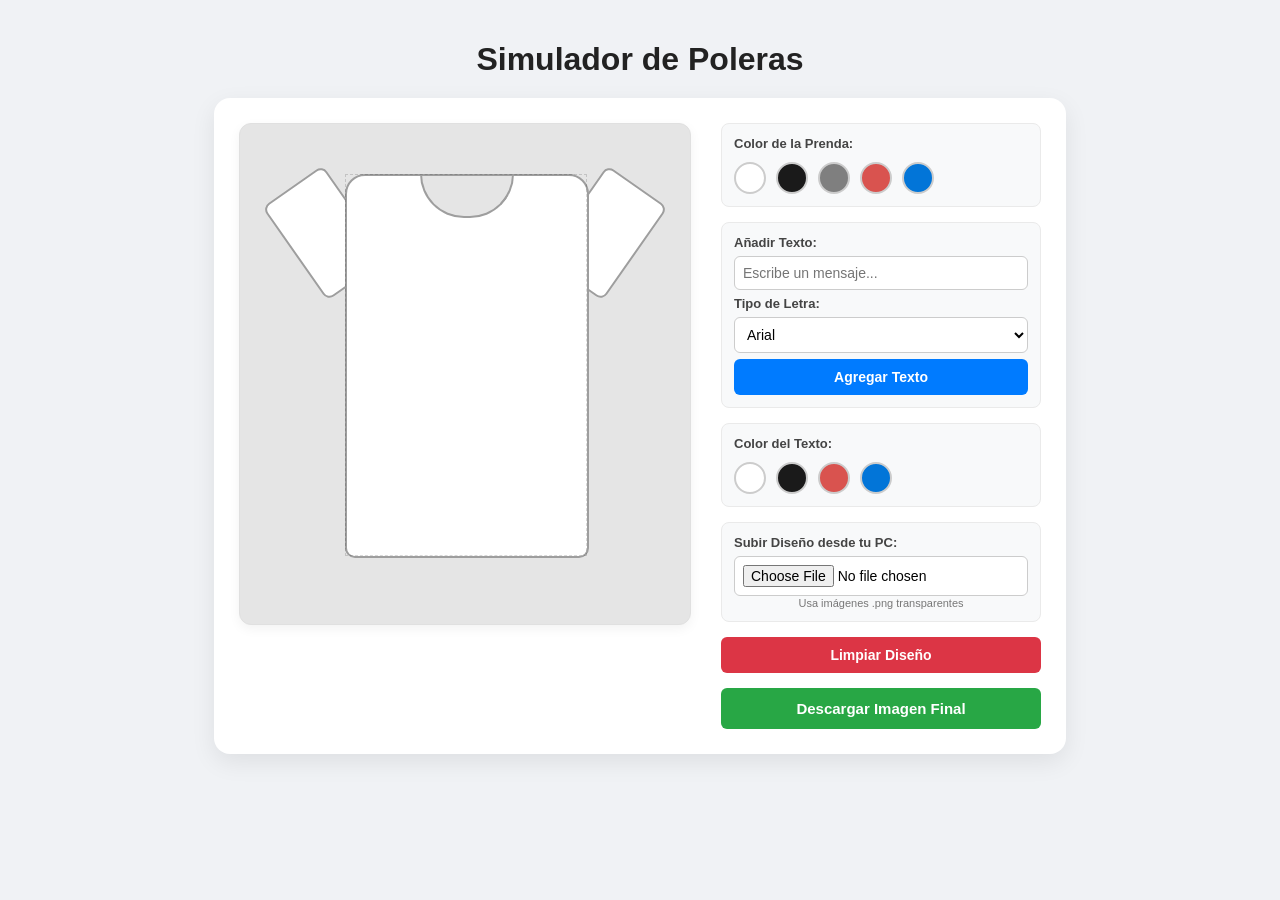
==== index.html @ 6d0ce6ee "Add files via upload" ====
<!DOCTYPE html>
<html lang="es">
<head>
    <meta charset="UTF-8">
    <meta name="viewport" content="width=device-width, initial-scale=1.0">
    <title>Simulador Textil Definitivo</title>
    <style>
        body {
            font-family: 'Segoe UI', Tahoma, Geneva, Verdana, sans-serif;
            background-color: #f0f2f5;
            margin: 0;
            padding: 20px;
            display: flex;
            flex-direction: column;
            align-items: center;
        }
        h1 { color: #222; margin-bottom: 20px; }
        .container {
            display: flex;
            gap: 30px;
            background: white;
            padding: 25px;
            border-radius: 16px;
            box-shadow: 0 8px 24px rgba(0,0,0,0.08);
            flex-wrap: wrap;
            justify-content: center;
        }
        /* Contenedor estático de la prenda */
        .canvas-wrapper {
            border: 1px solid #e0e0e0;
            border-radius: 12px;
            overflow: hidden;
            background-color: #e5e5e5;
            box-shadow: 0 4px 12px rgba(0,0,0,0.05);
            position: relative;
            width: 450px;
            height: 500px;
        }
        /* Dibujo de la Polera en CSS */
        .tshirt-shape {
            position: absolute;
            top: 50px;
            left: 105px;
            width: 240px;
            height: 380px;
            background-color: #ffffff;
            border: 2px solid #9e9e9e;
            border-radius: 20px 20px 10px 10px;
            transition: background-color 0.2s;
        }
        .tshirt-shape::before {
            content: "";
            position: absolute;
            top: -2px;
            left: 50%;
            transform: translateX(-50%);
            width: 90px;
            height: 40px;
            background-color: #e5e5e5;
            border: 2px solid #9e9e9e;
            border-radius: 0 0 50px 50px;
        }
        /* Mangas */
        .left-sleeve, .right-sleeve {
            position: absolute;
            top: 52px;
            width: 70px;
            height: 110px;
            background-color: #ffffff;
            border: 2px solid #9e9e9e;
            border-radius: 8px;
            transition: background-color 0.2s;
        }
        .left-sleeve { left: 48px; transform: rotate(-35deg); }
        .right-sleeve { right: 48px; transform: rotate(35deg); }

        /* Área de estampado interactiva restringida al torso */
        #tshirt-canvas {
            position: absolute;
            top: 50px;
            left: 105px;
            z-index: 10;
            cursor: move;
            border: 1px dashed rgba(0, 0, 0, 0.15);
        }

        /* Paneles de Control */
        .controls {
            display: flex;
            flex-direction: column;
            gap: 15px;
            width: 320px;
        }
        .control-group {
            display: flex;
            flex-direction: column;
            gap: 6px;
            background: #f8f9fa;
            padding: 12px;
            border-radius: 8px;
            border: 1px solid #eaeaea;
        }
        label { font-weight: 600; color: #444; font-size: 13px; }
        input[type="text"], input[type="file"], select {
            padding: 8px;
            border: 1px solid #ccc;
            border-radius: 6px;
            font-size: 14px;
            background: white;
        }
        
        .color-picker { display: flex; gap: 10px; margin-top: 5px; flex-wrap: wrap; }
        .color-btn {
            width: 32px; height: 32px; border-radius: 50%;
            border: 2px solid #ccc; cursor: pointer; transition: transform 0.1s;
        }
        .color-btn:hover { transform: scale(1.1); }
        .color-white { background-color: #ffffff; }
        .color-black { background-color: #1a1a1a; }
        .color-gray { background-color: #7f7f7f; }
        .color-red { background-color: #d9534f; }
        .color-blue { background-color: #0275d8; }
        
        button {
            padding: 10px; color: white; border: none; border-radius: 6px;
            font-size: 14px; cursor: pointer; font-weight: bold; transition: background 0.2s;
        }
        .btn-primary { background-color: #007bff; }
        .btn-primary:hover { background-color: #0056b3; }
        .btn-success { background-color: #28a745; font-size: 15px; padding: 12px; }
        .btn-success:hover { background-color: #218838; }
        .btn-danger { background-color: #dc3545; }
        .btn-danger:hover { background-color: #bd2130; }

        .info-clip { font-size: 11px; color: #777; text-align: center; margin-top: -5px; }
    </style>
</head>
<body>

    <h1>Simulador de Poleras</h1>

    <div class="container">
        <div class="canvas-wrapper" id="capture-area">
            <div class="left-sleeve garment-part"></div>
            <div class="right-sleeve garment-part"></div>
            <div class="tshirt-shape garment-part"></div>
            
            <!-- Lienzo interactivo restringido al pecho de la polera -->
            <canvas id="tshirt-canvas" width="240" height="380"></canvas>
        </div>

        <div class="controls">
            <!-- 1. Color de Polera -->
            <div class="control-group">
                <label>Color de la Prenda:</label>
                <div class="color-picker">
                    <button class="color-btn color-white" onclick="changeColor('#ffffff')"></button>
                    <button class="color-btn color-black" onclick="changeColor('#1a1a1a')"></button>
                    <button class="color-btn color-gray" onclick="changeColor('#7f7f7f')"></button>
                    <button class="color-btn color-red" onclick="changeColor('#d9534f')"></button>
                    <button class="color-btn color-blue" onclick="changeColor('#0275d8')"></button>
                </div>
            </div>

            <!-- 2. Texto -->
            <div class="control-group">
                <label for="text-input">Añadir Texto:</label>
                <input type="text" id="text-input" placeholder="Escribe un mensaje...">
                <label for="font-select">Tipo de Letra:</label>
                <select id="font-select">
                    <option value="Arial">Arial</option>
                    <option value="Impact">Impact</option>
                    <option value="Times New Roman">Times New Roman</option>
                    <option value="Courier New">Courier New</option>
                </select>
                <button class="btn-primary" id="add-text-btn">Agregar Texto</button>
            </div>

            <!-- 3. Herramientas del Texto -->
            <div class="control-group">
                <label>Color del Texto:</label>
                <div class="color-picker">
                    <button class="color-btn color-white" onclick="changeTextColor('#ffffff')"></button>
                    <button class="color-btn color-black" onclick="changeTextColor('#000000')"></button>
                    <button class="color-btn color-red" onclick="changeTextColor('#dc3545')"></button>
                    <button class="color-btn color-blue" onclick="changeTextColor('#007bff')"></button>
                </div>
            </div>

            <!-- 4. Imagen -->
            <div class="control-group">
                <label for="image-input">Subir Diseño desde tu PC:</label>
                <input type="file" id="image-input" accept="image/*">
                <span class="info-clip">Usa imágenes .png transparentes</span>
            </div>

            <!-- 5. Acciones y Descargas -->
            <button id="delete-btn" class="btn-danger">Limpiar Diseño</button>
            <button id="download-btn" class="btn-success">Descargar Imagen Final</button>
        </div>
    </div>

    <script>
        const canvas = document.getElementById('tshirt-canvas');
        const ctx = canvas.getContext('2d');

        let elements = []; 
        let selectedElement = null;
        let isDragging = false;
        let startX, startY;

        function changeColor(hexColor) {
            const parts = document.querySelectorAll('.garment-part');
            parts.forEach(part => {
                part.style.backgroundColor = hexColor;
            });
            drawCanvas();
        }

        function changeTextColor(hexColor) {
            if (elements.length > 0) {
                const textElement = elements.find(el => el.type === 'text');
                if(textElement) {
                    textElement.color = hexColor;
                    drawCanvas();
                }
            }
        }

        function drawCanvas() {
            ctx.clearRect(0, 0, canvas.width, canvas.height);
            
            elements.forEach(el => {
                if (el.type === 'text') {
                    ctx.font = `bold ${el.size}px ${el.font}`;
                    ctx.fillStyle = el.color;
                    ctx.textAlign = 'center';
                    ctx.textBaseline = 'middle'; 
                    ctx.fillText(el.content, el.x, el.y);
                } else if (el.type === 'image' && el.loaded) {
                    ctx.drawImage(el.img, el.x - el.width/2, el.y - el.height/2, el.width, el.height);
                }
            });
        }

        document.getElementById('add-text-btn').addEventListener('click', () => {
            const textValue = document.getElementById('text-input').value;
            if (!textValue) return;

            elements.push({
                type: 'text',
                content: textValue,
                x: 120, 
                y: 150, 
                size: 24,
                font: document.getElementById('font-select').value,
                color: '#222222'
            });

            document.getElementById('text-input').value = '';
            drawCanvas();
        });

        document.getElementById('image-input').addEventListener('change', (e) => {
            const reader = new FileReader();
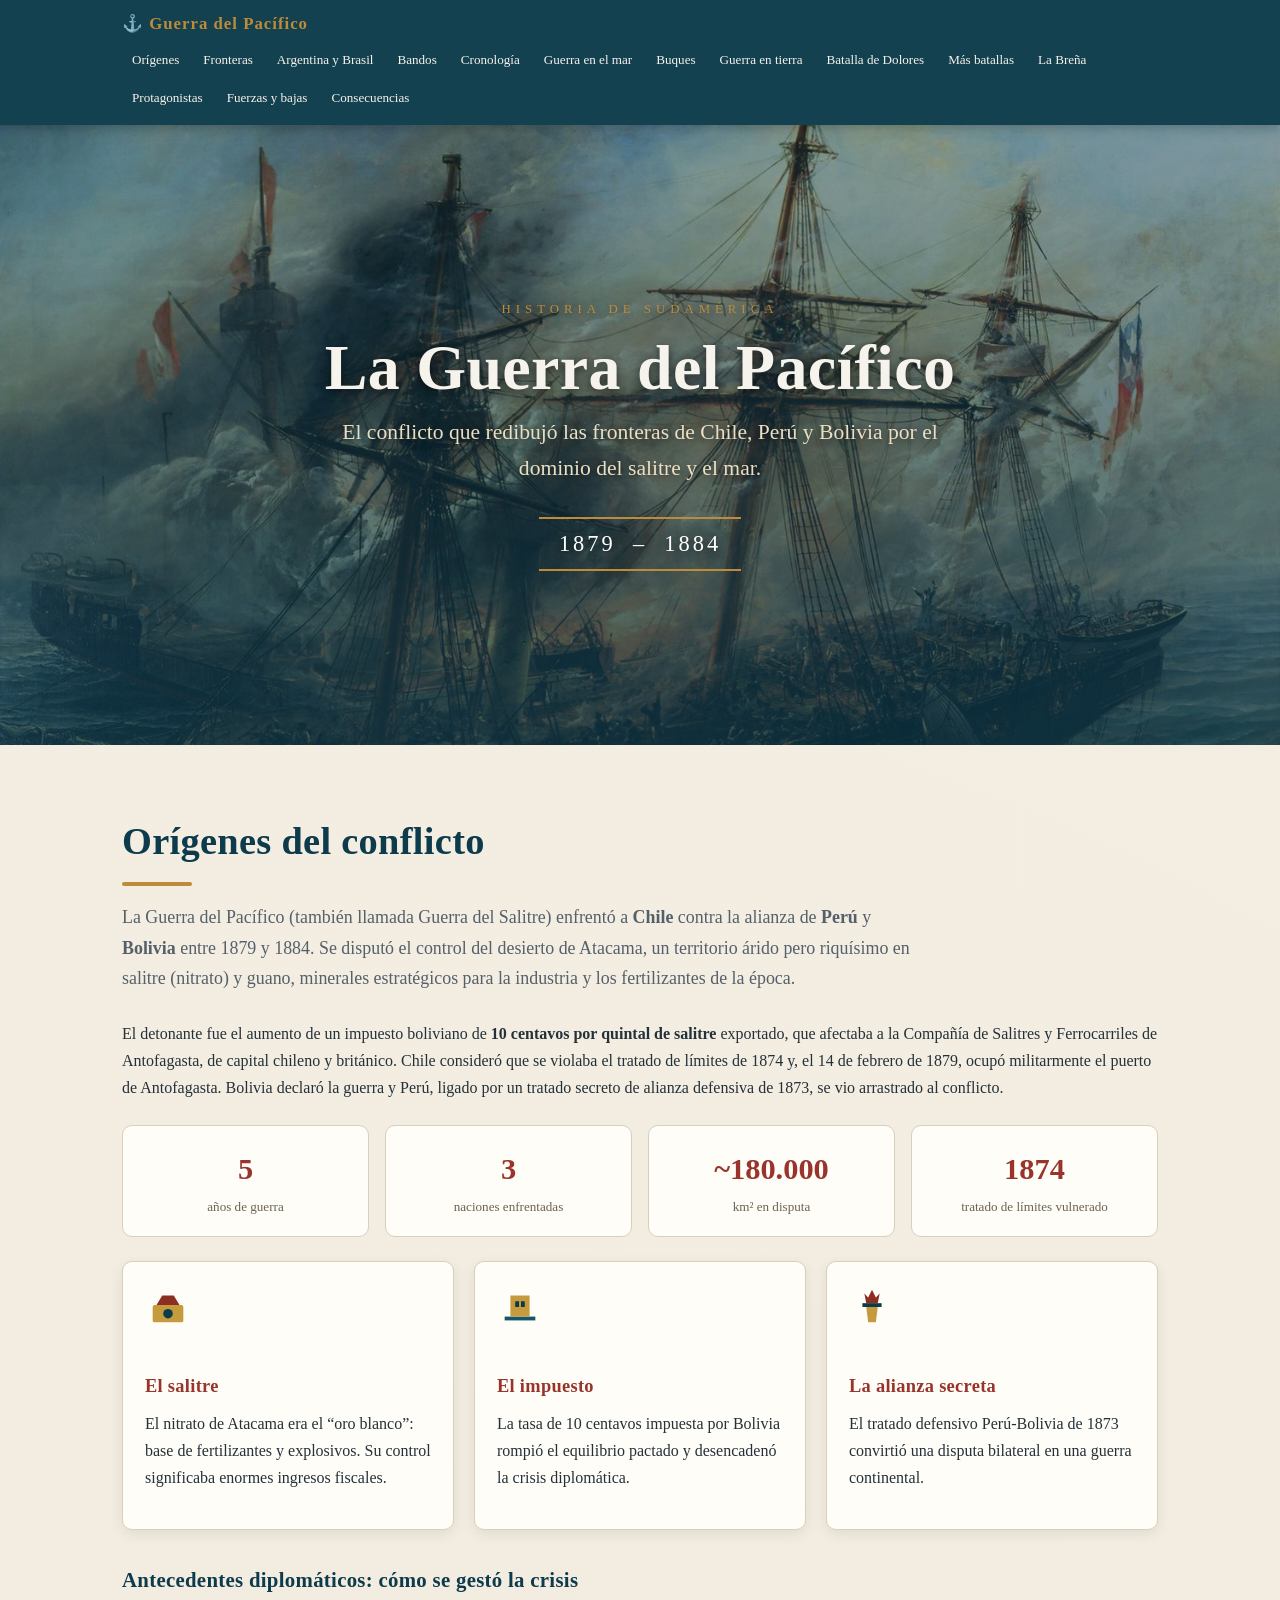
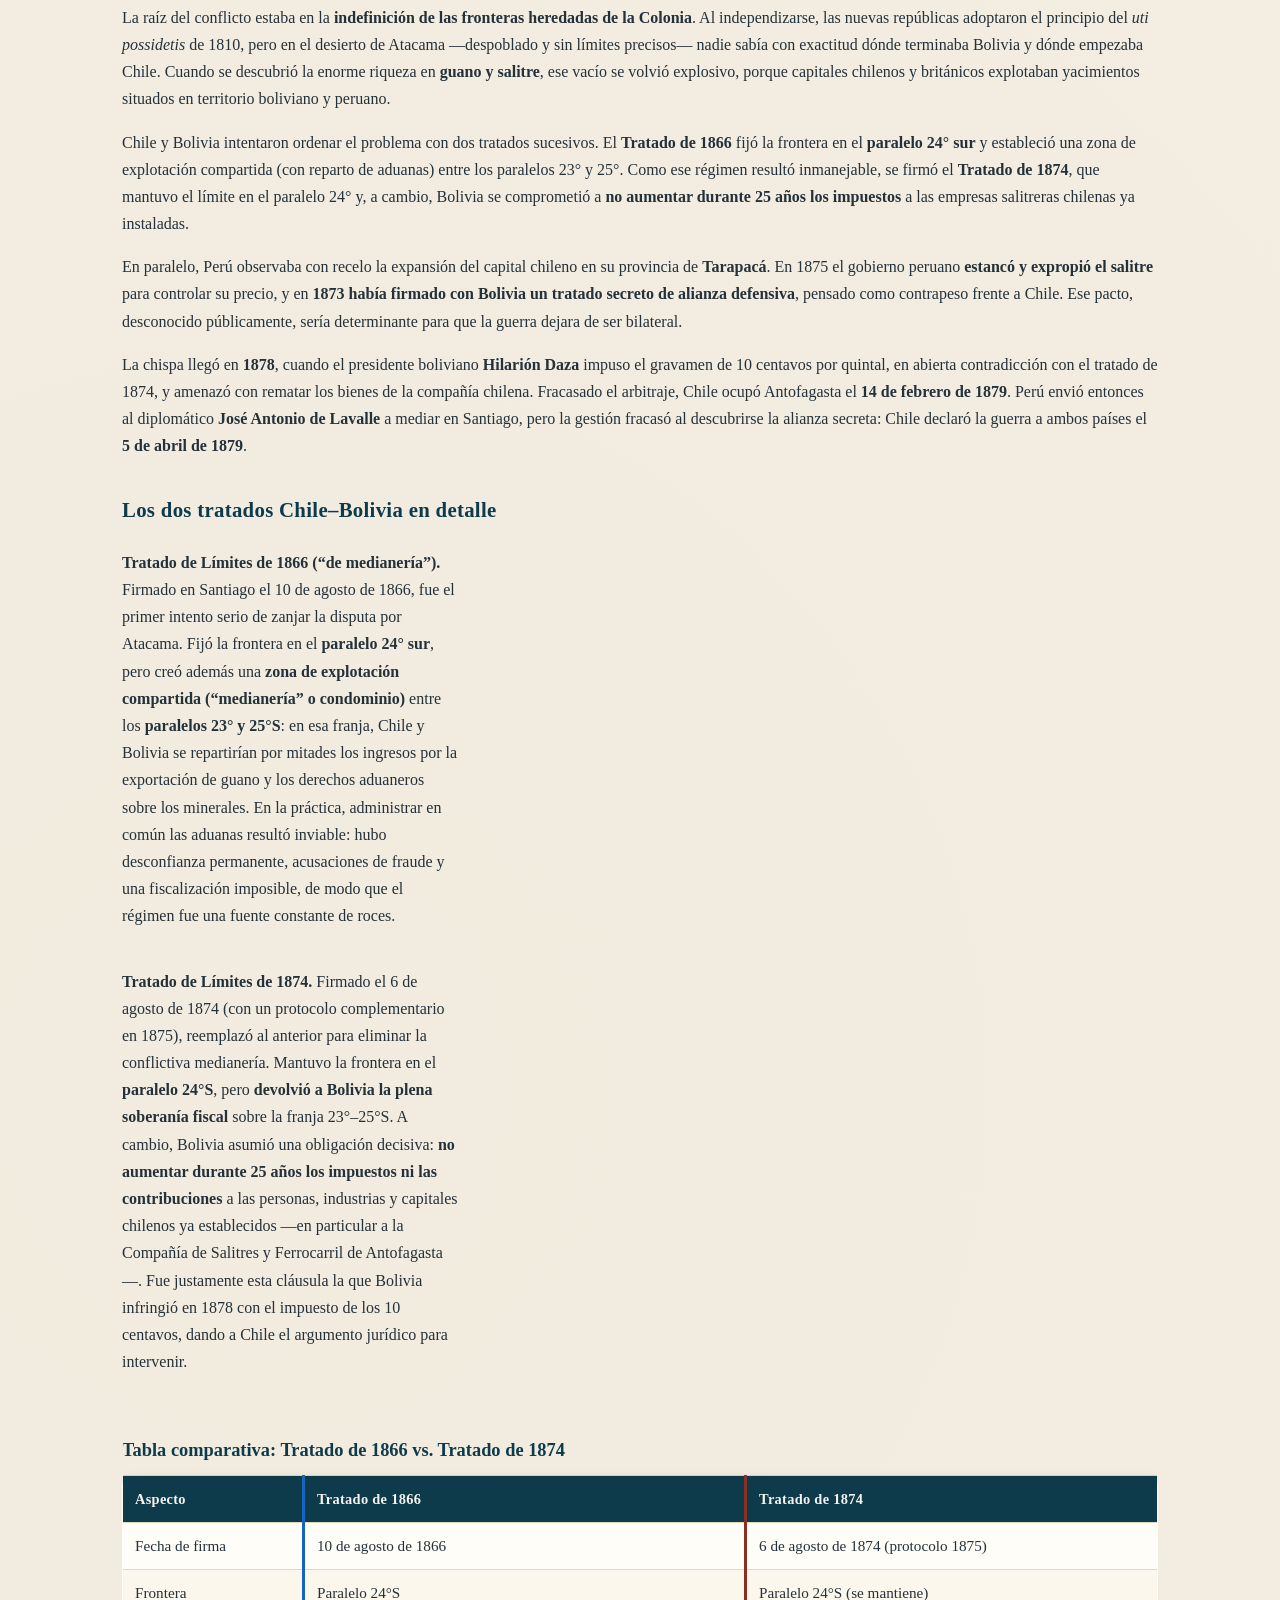
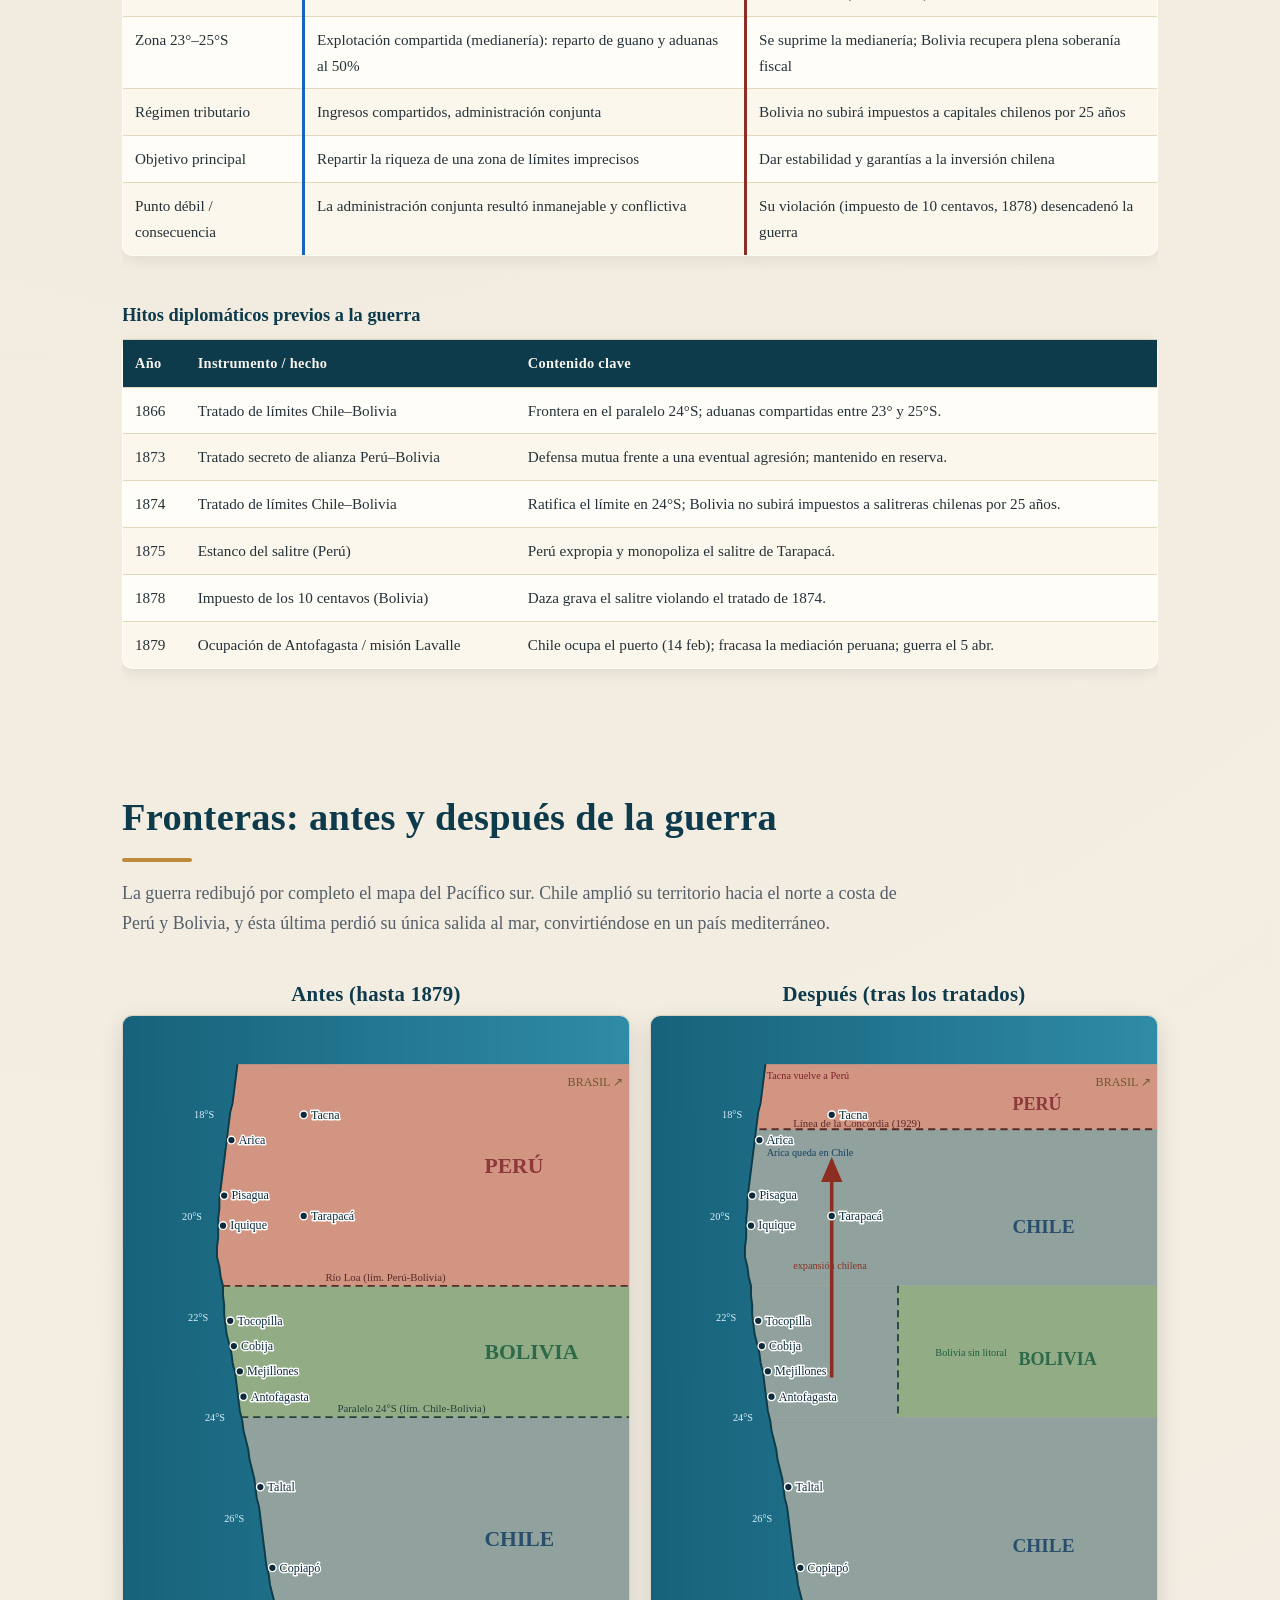
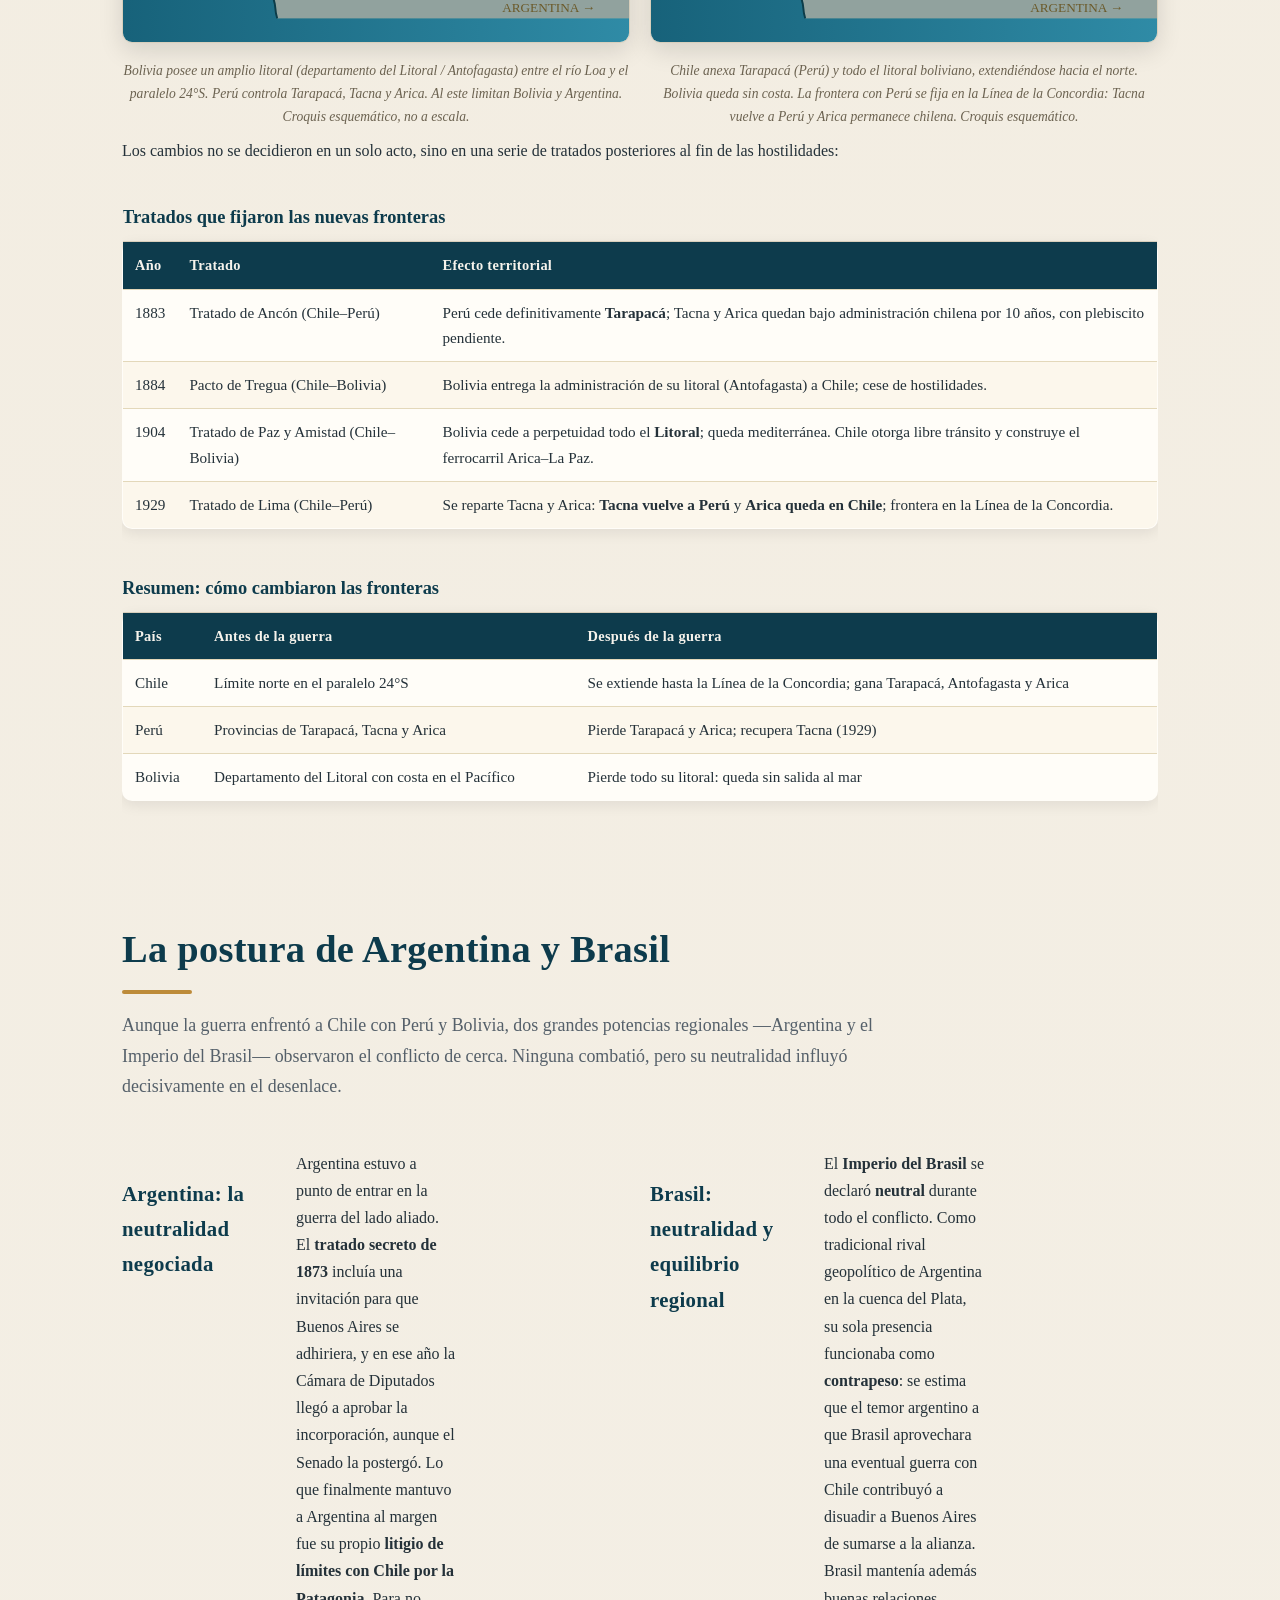
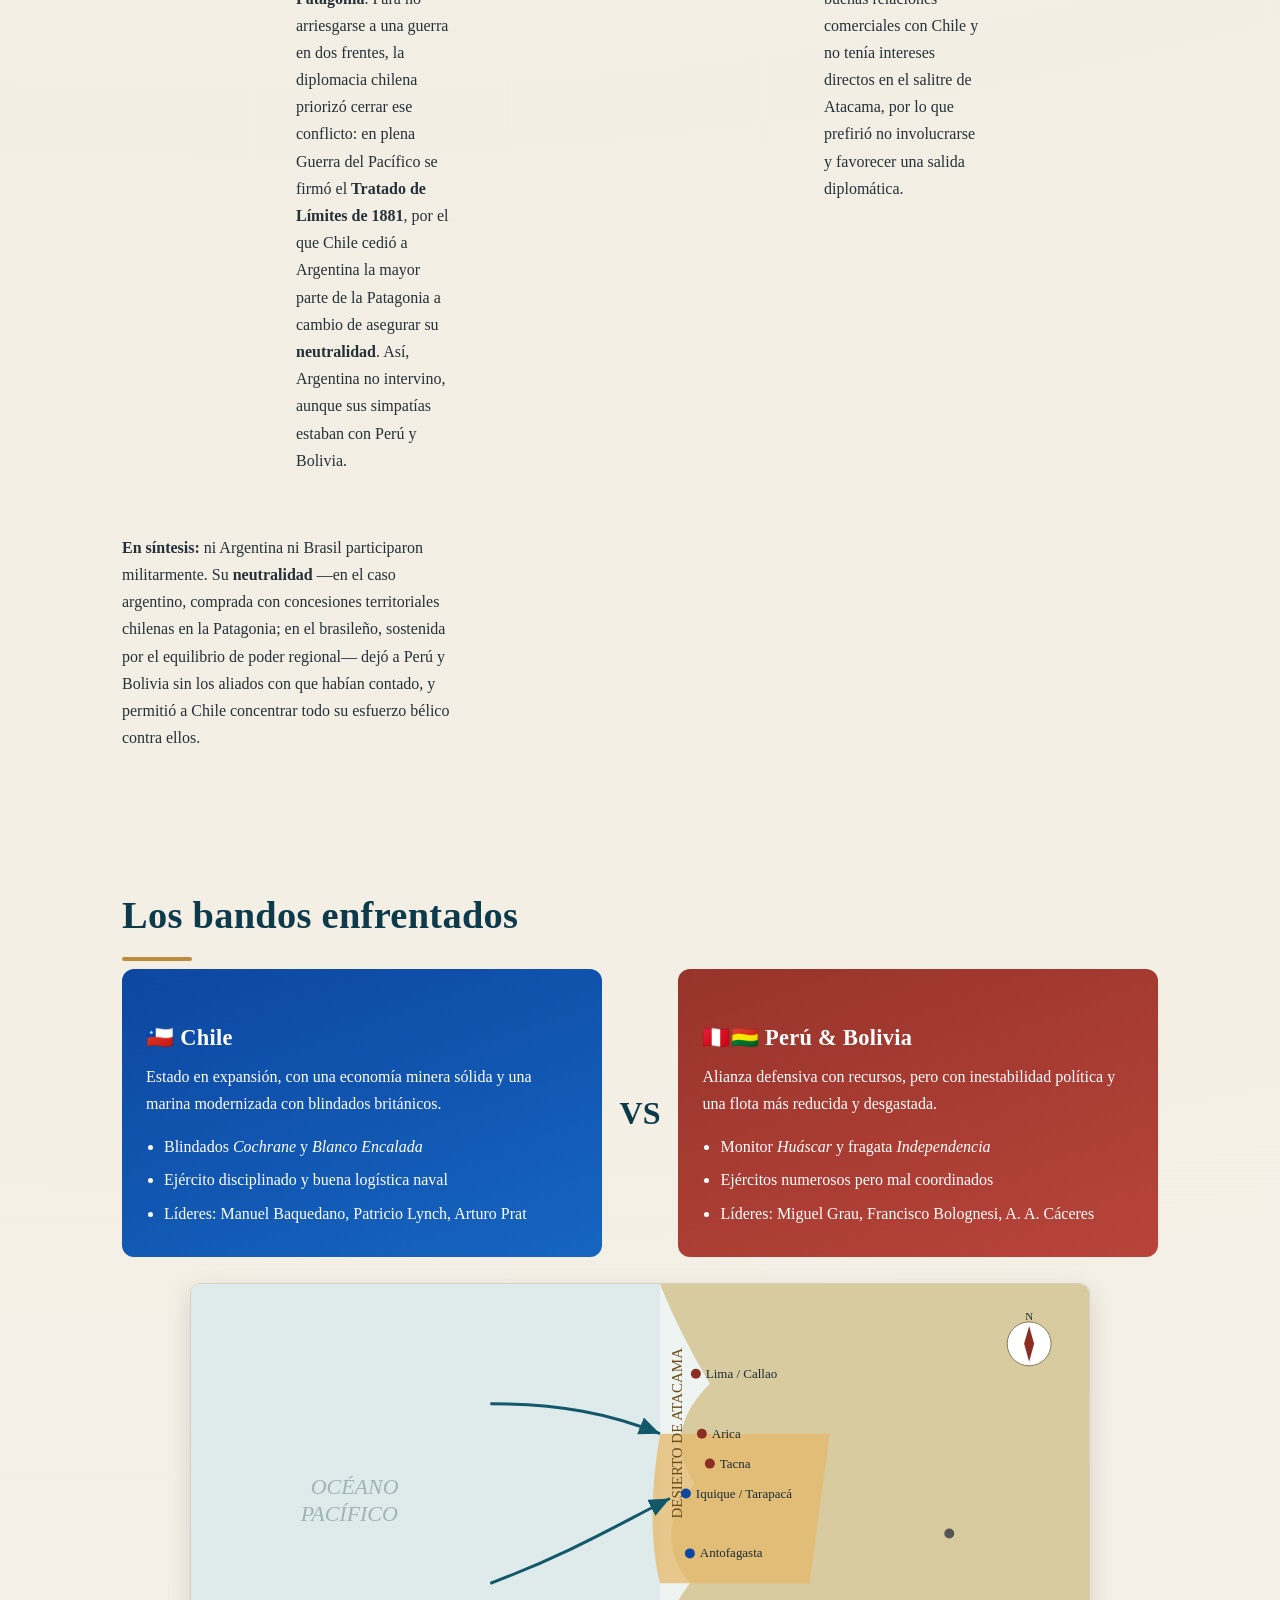
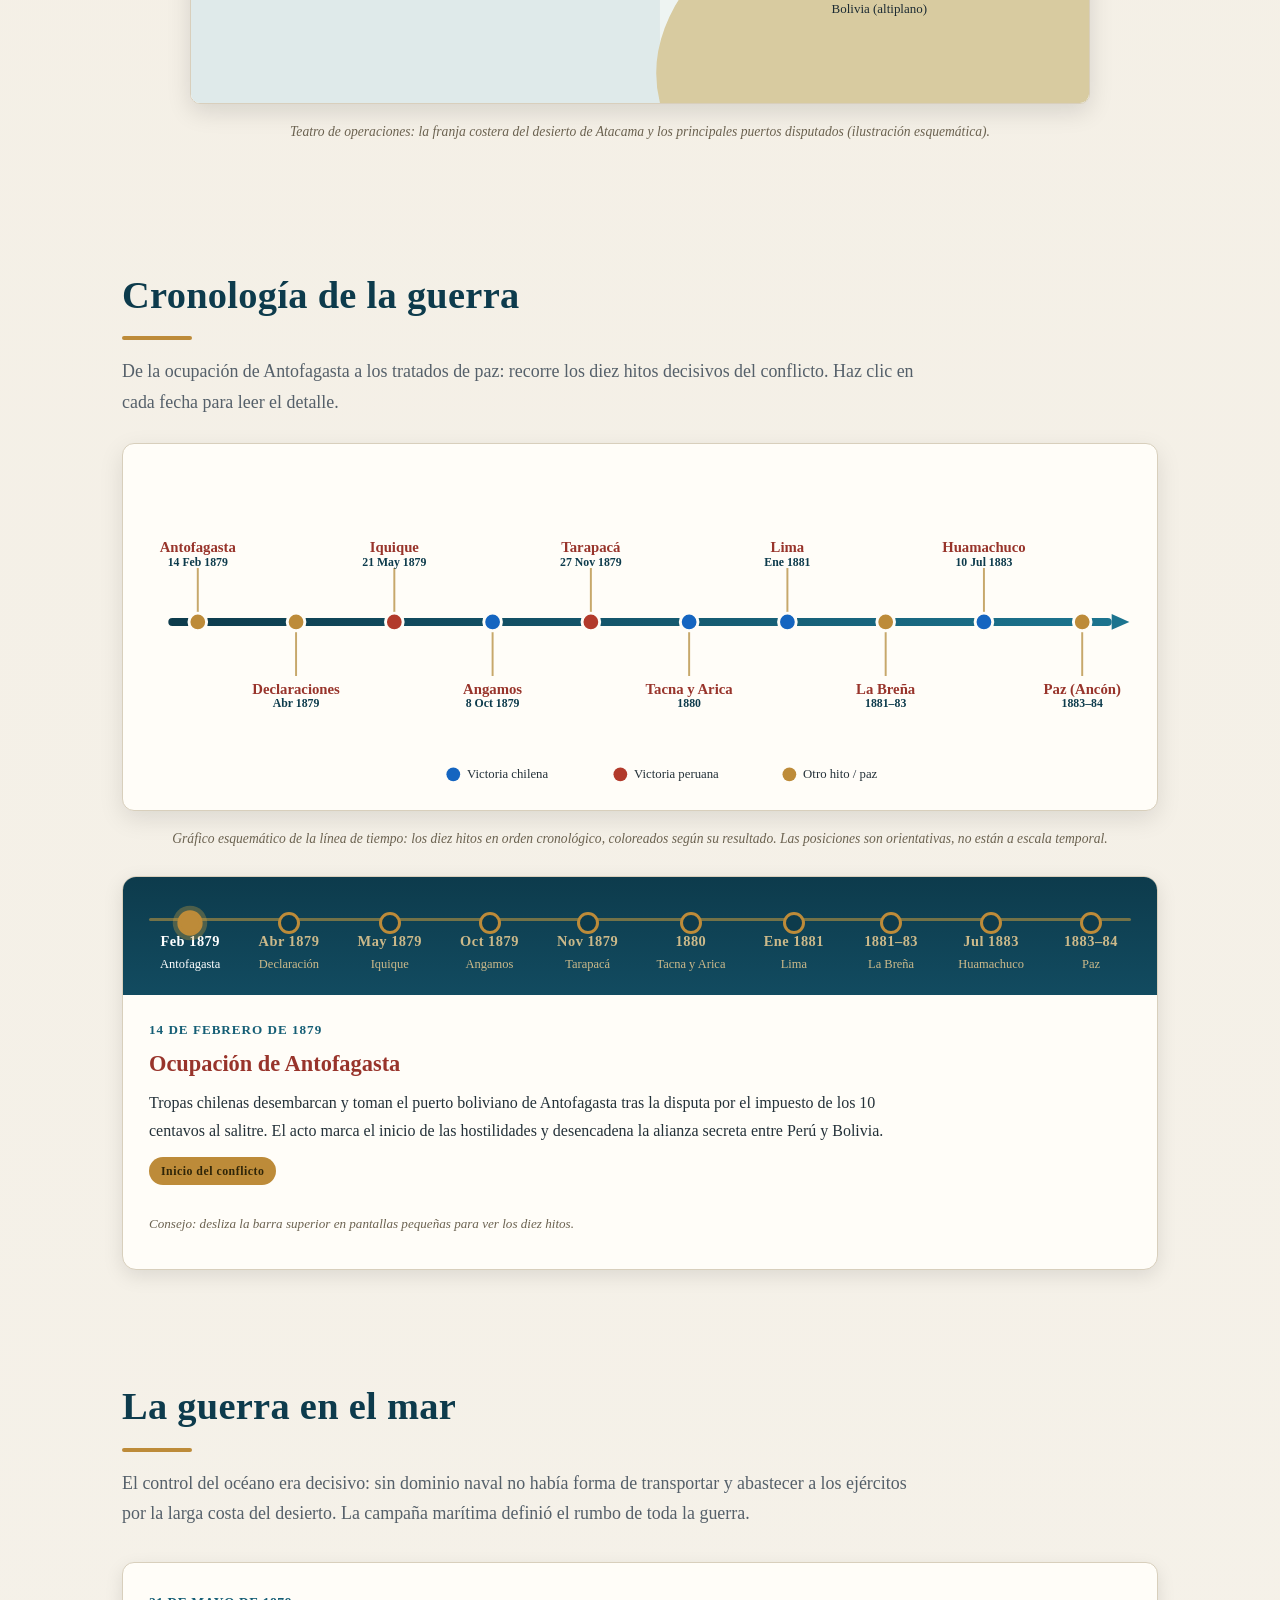
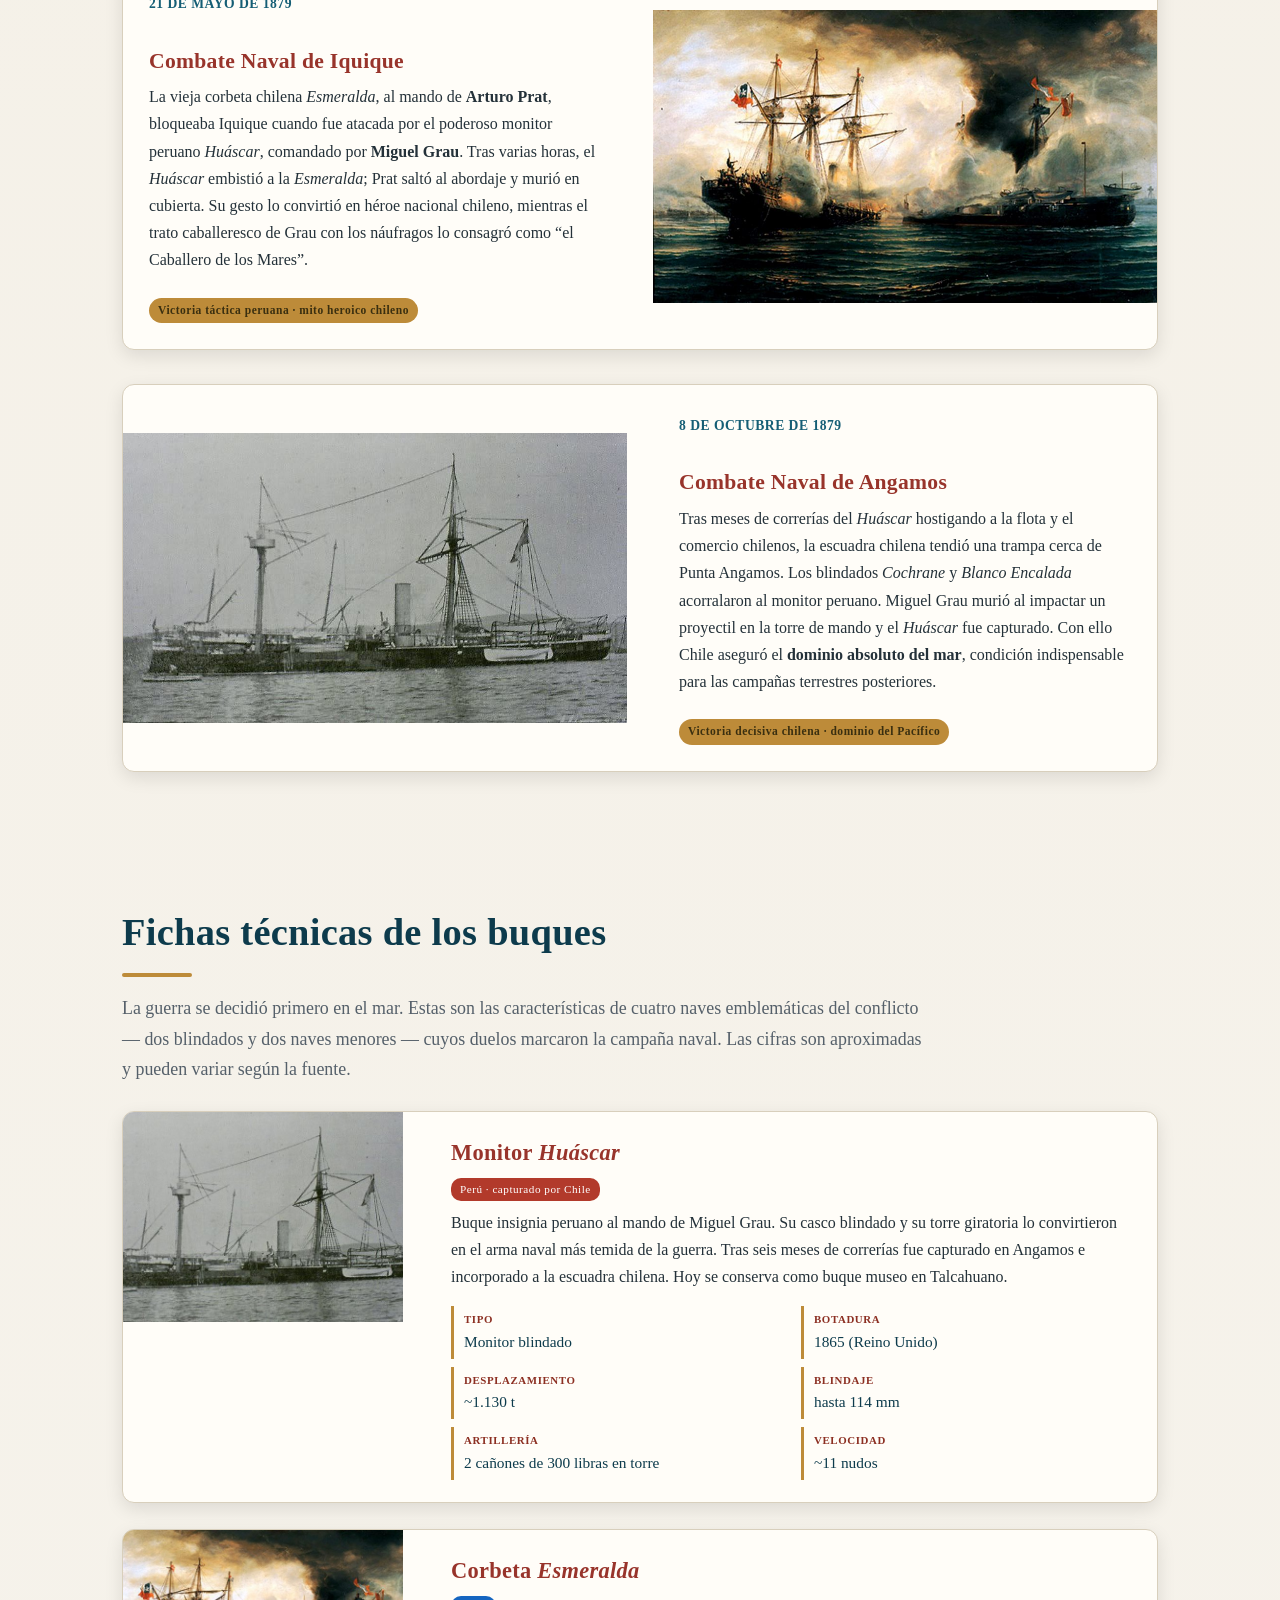
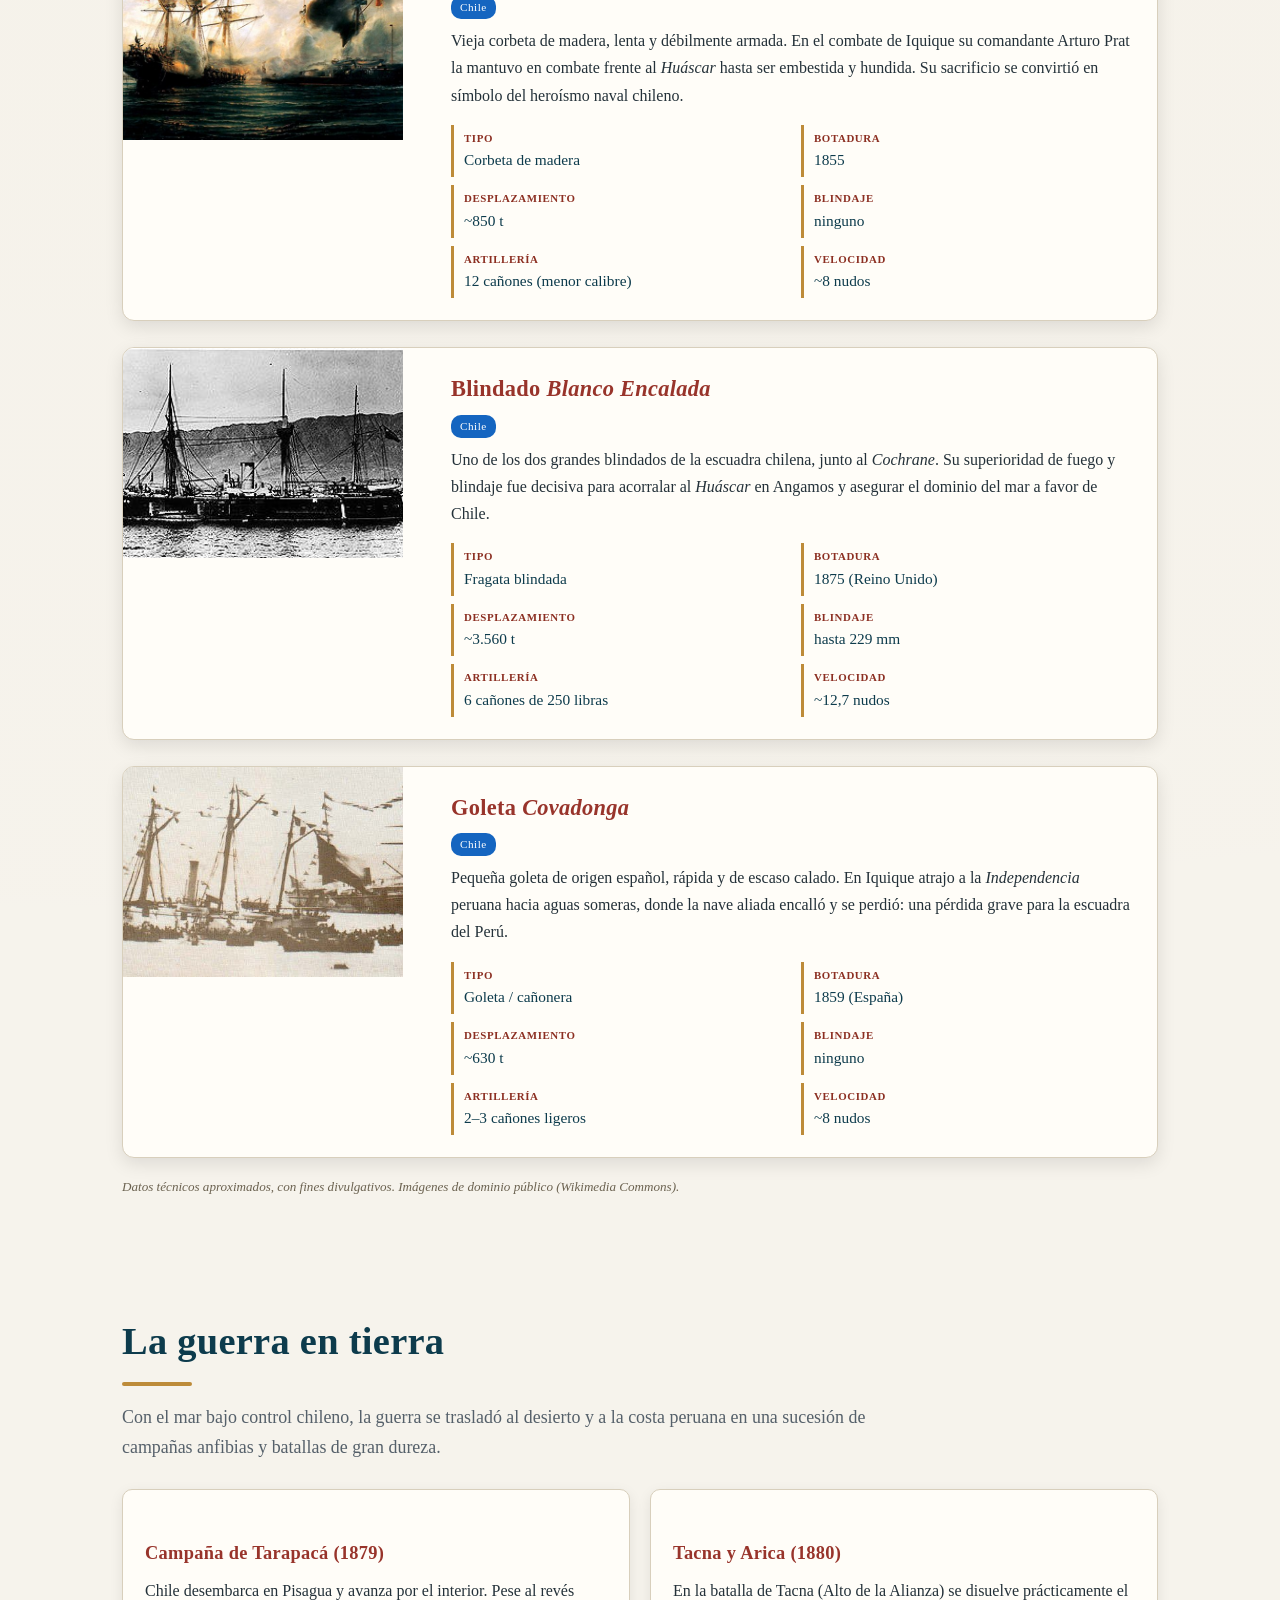
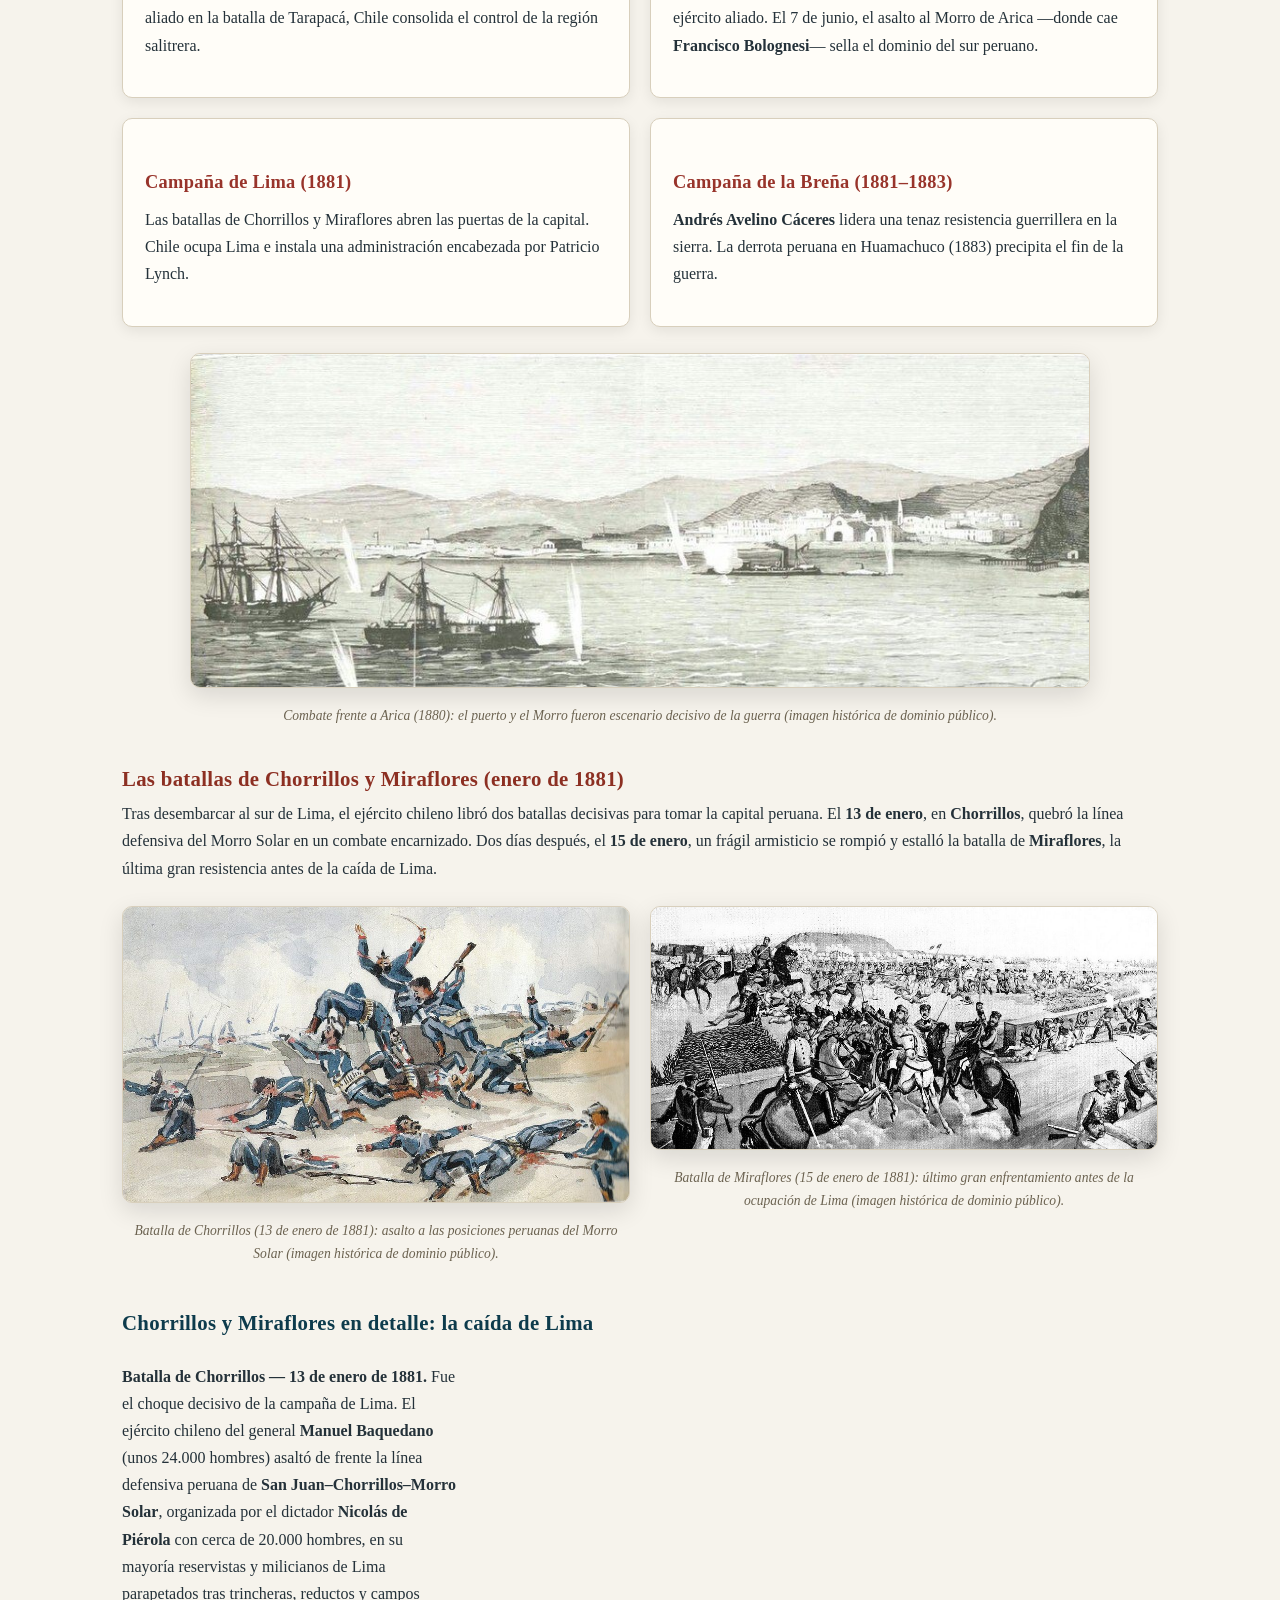
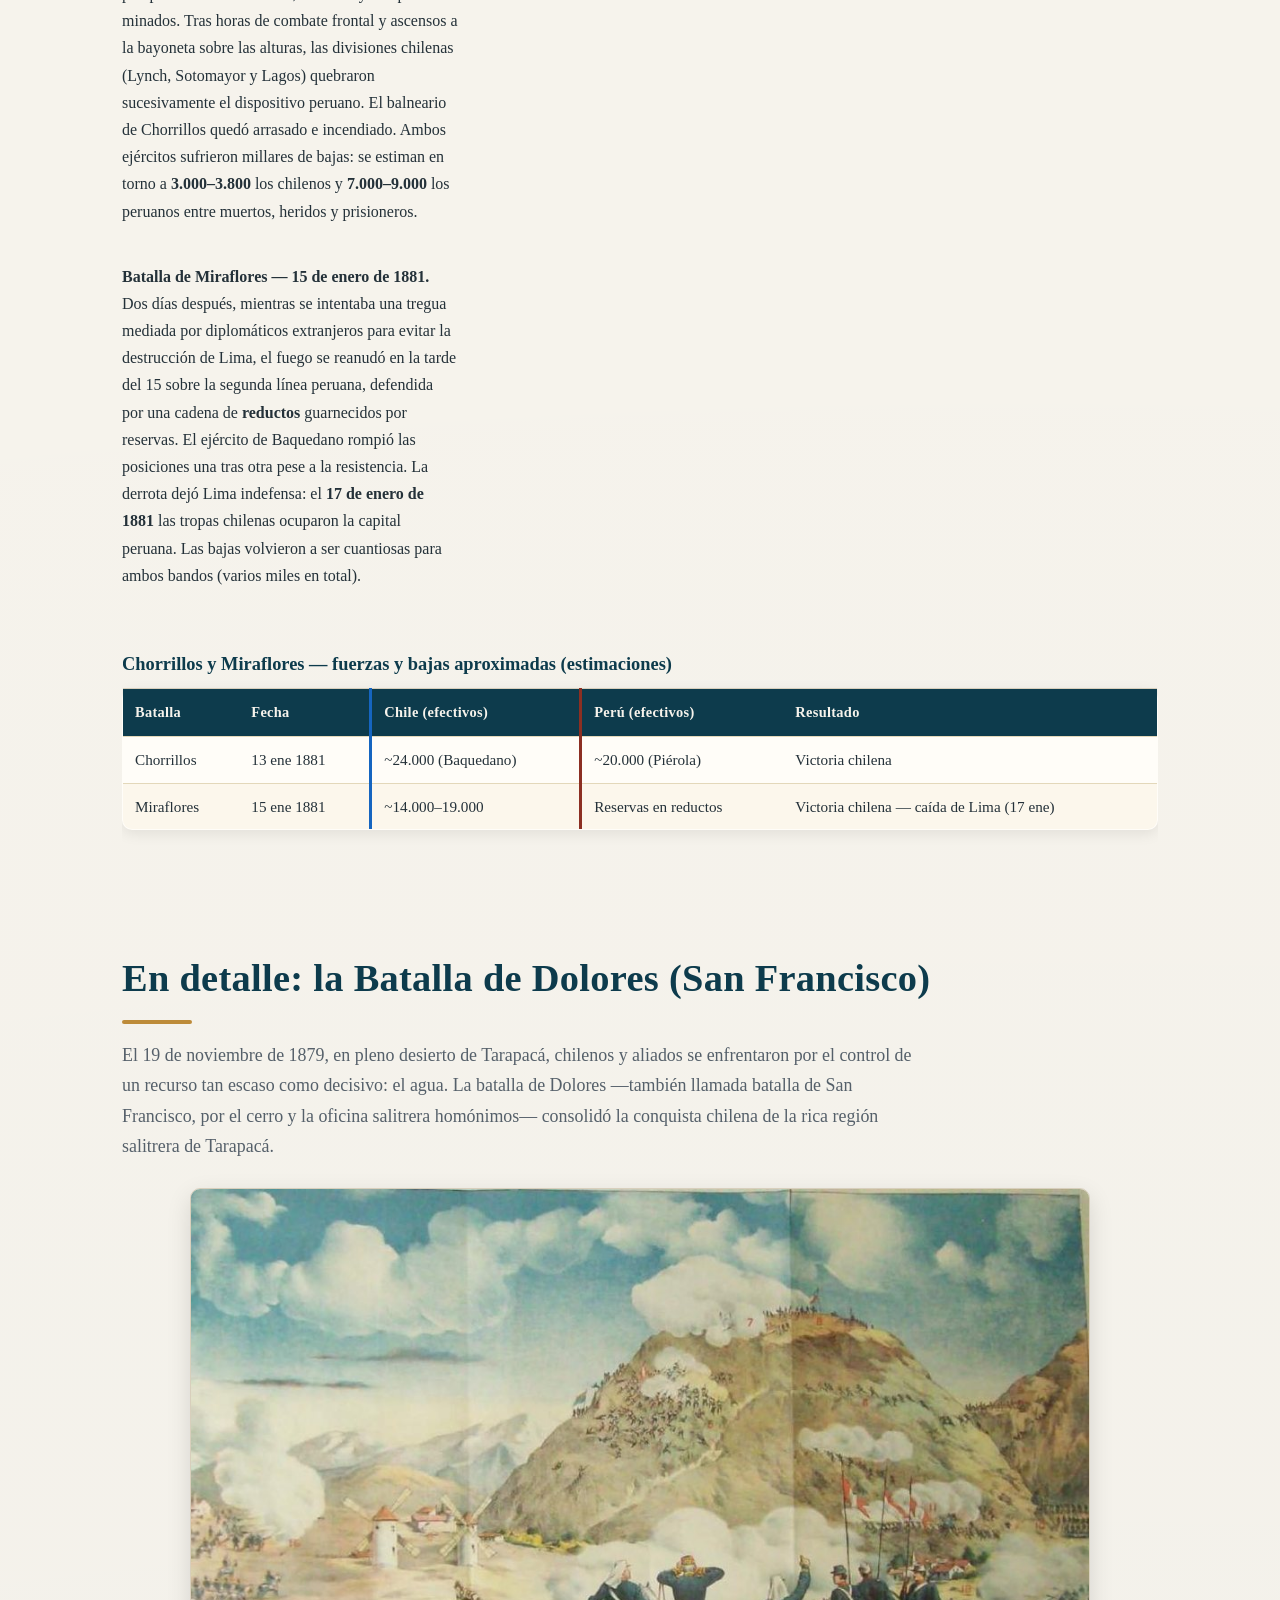
==== commit dd115130: "Add files via upload" ====
--- a/index.html
+++ b/index.html
@@ -1,265 +1,717 @@
-<!DOCTYPE html>
-<html lang="es">
-<head>
-    <meta charset="UTF-8">
-    <meta name="viewport" content="width=device-width, initial-scale=1.0">
-    <title>Simulador Textil Definitivo</title>
-    <style>
-        body {
-            font-family: 'Segoe UI', Tahoma, Geneva, Verdana, sans-serif;
-            background-color: #f0f2f5;
-            margin: 0;
-            padding: 20px;
-            display: flex;
-            flex-direction: column;
-            align-items: center;
-        }
-        h1 { color: #222; margin-bottom: 20px; }
-        .container {
-            display: flex;
-            gap: 30px;
-            background: white;
-            padding: 25px;
-            border-radius: 16px;
-            box-shadow: 0 8px 24px rgba(0,0,0,0.08);
-            flex-wrap: wrap;
-            justify-content: center;
-        }
-        /* Contenedor estático de la prenda */
-        .canvas-wrapper {
-            border: 1px solid #e0e0e0;
-            border-radius: 12px;
-            overflow: hidden;
-            background-color: #e5e5e5;
-            box-shadow: 0 4px 12px rgba(0,0,0,0.05);
-            position: relative;
-            width: 450px;
-            height: 500px;
-        }
-        /* Dibujo de la Polera en CSS */
-        .tshirt-shape {
-            position: absolute;
-            top: 50px;
-            left: 105px;
-            width: 240px;
-            height: 380px;
-            background-color: #ffffff;
-            border: 2px solid #9e9e9e;
-            border-radius: 20px 20px 10px 10px;
-            transition: background-color 0.2s;
-        }
-        .tshirt-shape::before {
-            content: "";
-            position: absolute;
-            top: -2px;
-            left: 50%;
-            transform: translateX(-50%);
-            width: 90px;
-            height: 40px;
-            background-color: #e5e5e5;
-            border: 2px solid #9e9e9e;
-            border-radius: 0 0 50px 50px;
-        }
-        /* Mangas */
-        .left-sleeve, .right-sleeve {
-            position: absolute;
-            top: 52px;
-            width: 70px;
-            height: 110px;
-            background-color: #ffffff;
-            border: 2px solid #9e9e9e;
-            border-radius: 8px;
-            transition: background-color 0.2s;
-        }
-        .left-sleeve { left: 48px; transform: rotate(-35deg); }
-        .right-sleeve { right: 48px; transform: rotate(35deg); }
-
-        /* Área de estampado interactiva restringida al torso */
-        #tshirt-canvas {
-            position: absolute;
-            top: 50px;
-            left: 105px;
-            z-index: 10;
-            cursor: move;
-            border: 1px dashed rgba(0, 0, 0, 0.15);
-        }
-
-        /* Paneles de Control */
-        .controls {
-            display: flex;
-            flex-direction: column;
-            gap: 15px;
-            width: 320px;
-        }
-        .control-group {
-            display: flex;
-            flex-direction: column;
-            gap: 6px;
-            background: #f8f9fa;
-            padding: 12px;
-            border-radius: 8px;
-            border: 1px solid #eaeaea;
-        }
-        label { font-weight: 600; color: #444; font-size: 13px; }
-        input[type="text"], input[type="file"], select {
-            padding: 8px;
-            border: 1px solid #ccc;
-            border-radius: 6px;
-            font-size: 14px;
-            background: white;
-        }
-        
-        .color-picker { display: flex; gap: 10px; margin-top: 5px; flex-wrap: wrap; }
-        .color-btn {
-            width: 32px; height: 32px; border-radius: 50%;
-            border: 2px solid #ccc; cursor: pointer; transition: transform 0.1s;
-        }
-        .color-btn:hover { transform: scale(1.1); }
-        .color-white { background-color: #ffffff; }
-        .color-black { background-color: #1a1a1a; }
-        .color-gray { background-color: #7f7f7f; }
-        .color-red { background-color: #d9534f; }
-        .color-blue { background-color: #0275d8; }
-        
-        button {
-            padding: 10px; color: white; border: none; border-radius: 6px;
-            font-size: 14px; cursor: pointer; font-weight: bold; transition: background 0.2s;
-        }
-        .btn-primary { background-color: #007bff; }
-        .btn-primary:hover { background-color: #0056b3; }
-        .btn-success { background-color: #28a745; font-size: 15px; padding: 12px; }
-        .btn-success:hover { background-color: #218838; }
-        .btn-danger { background-color: #dc3545; }
-        .btn-danger:hover { background-color: #bd2130; }
-
-        .info-clip { font-size: 11px; color: #777; text-align: center; margin-top: -5px; }
-    </style>
-</head>
-<body>
-
-    <h1>Simulador de Poleras</h1>
-
-    <div class="container">
-        <div class="canvas-wrapper" id="capture-area">
-            <div class="left-sleeve garment-part"></div>
-            <div class="right-sleeve garment-part"></div>
-            <div class="tshirt-shape garment-part"></div>
-            
-            <!-- Lienzo interactivo restringido al pecho de la polera -->
-            <canvas id="tshirt-canvas" width="240" height="380"></canvas>
-        </div>
-
-        <div class="controls">
-            <!-- 1. Color de Polera -->
-            <div class="control-group">
-                <label>Color de la Prenda:</label>
-                <div class="color-picker">
-                    <button class="color-btn color-white" onclick="changeColor('#ffffff')"></button>
-                    <button class="color-btn color-black" onclick="changeColor('#1a1a1a')"></button>
-                    <button class="color-btn color-gray" onclick="changeColor('#7f7f7f')"></button>
-                    <button class="color-btn color-red" onclick="changeColor('#d9534f')"></button>
-                    <button class="color-btn color-blue" onclick="changeColor('#0275d8')"></button>
-                </div>
-            </div>
-
-            <!-- 2. Texto -->
-            <div class="control-group">
-                <label for="text-input">Añadir Texto:</label>
-                <input type="text" id="text-input" placeholder="Escribe un mensaje...">
-                <label for="font-select">Tipo de Letra:</label>
-                <select id="font-select">
-                    <option value="Arial">Arial</option>
-                    <option value="Impact">Impact</option>
-                    <option value="Times New Roman">Times New Roman</option>
-                    <option value="Courier New">Courier New</option>
-                </select>
-                <button class="btn-primary" id="add-text-btn">Agregar Texto</button>
-            </div>
-
-            <!-- 3. Herramientas del Texto -->
-            <div class="control-group">
-                <label>Color del Texto:</label>
-                <div class="color-picker">
-                    <button class="color-btn color-white" onclick="changeTextColor('#ffffff')"></button>
-                    <button class="color-btn color-black" onclick="changeTextColor('#000000')"></button>
-                    <button class="color-btn color-red" onclick="changeTextColor('#dc3545')"></button>
-                    <button class="color-btn color-blue" onclick="changeTextColor('#007bff')"></button>
-                </div>
-            </div>
-
-            <!-- 4. Imagen -->
-            <div class="control-group">
-                <label for="image-input">Subir Diseño desde tu PC:</label>
-                <input type="file" id="image-input" accept="image/*">
-                <span class="info-clip">Usa imágenes .png transparentes</span>
-            </div>
-
-            <!-- 5. Acciones y Descargas -->
-            <button id="delete-btn" class="btn-danger">Limpiar Diseño</button>
-            <button id="download-btn" class="btn-success">Descargar Imagen Final</button>
-        </div>
-    </div>
-
-    <script>
-        const canvas = document.getElementById('tshirt-canvas');
-        const ctx = canvas.getContext('2d');
-
-        let elements = []; 
-        let selectedElement = null;
-        let isDragging = false;
-        let startX, startY;
-
-        function changeColor(hexColor) {
-            const parts = document.querySelectorAll('.garment-part');
-            parts.forEach(part => {
-                part.style.backgroundColor = hexColor;
-            });
-            drawCanvas();
-        }
-
-        function changeTextColor(hexColor) {
-            if (elements.length > 0) {
-                const textElement = elements.find(el => el.type === 'text');
-                if(textElement) {
-                    textElement.color = hexColor;
-                    drawCanvas();
-                }
-            }
-        }
-
-        function drawCanvas() {
-            ctx.clearRect(0, 0, canvas.width, canvas.height);
-            
-            elements.forEach(el => {
-                if (el.type === 'text') {
-                    ctx.font = `bold ${el.size}px ${el.font}`;
-                    ctx.fillStyle = el.color;
-                    ctx.textAlign = 'center';
-                    ctx.textBaseline = 'middle'; 
-                    ctx.fillText(el.content, el.x, el.y);
-                } else if (el.type === 'image' && el.loaded) {
-                    ctx.drawImage(el.img, el.x - el.width/2, el.y - el.height/2, el.width, el.height);
-                }
-            });
-        }
-
-        document.getElementById('add-text-btn').addEventListener('click', () => {
-            const textValue = document.getElementById('text-input').value;
-            if (!textValue) return;
-
-            elements.push({
-                type: 'text',
-                content: textValue,
-                x: 120, 
-                y: 150, 
-                size: 24,
-                font: document.getElementById('font-select').value,
-                color: '#222222'
-            });
-
-            document.getElementById('text-input').value = '';
-            drawCanvas();
-        });
-
-        document.getElementById('image-input').addEventListener('change', (e) => {
-            const reader = new FileReader();
+<!DOCTYPE html>
+<html lang="es">
+<head>
+<meta charset="UTF-8">
+<meta name="viewport" content="width=device-width, initial-scale=1.0">
+<title>La Guerra del Pacífico (1879–1884)</title>
+<link rel="icon" type="image/png" href="Favicon.png">
+<link rel="shortcut icon" type="image/png" href="Favicon.png">
+<link rel="stylesheet" href="styles.css">
+</head>
+<body>
+<nav><div class="wrap">
+  <span class="brand">⚓ Guerra del Pacífico</span>
+  <input type="checkbox" id="nav-toggle" class="nav-toggle">
+  <label for="nav-toggle" class="nav-burger" aria-label="Abrir o cerrar el menú"><span></span><span></span><span></span></label>
+  <div class="nav-links">
+    <a href="#origen">Orígenes</a>
+    <a href="#fronteras">Fronteras</a>
+    <a href="#vecinos">Argentina y Brasil</a>
+    <a href="#bandos">Bandos</a>
+    <a href="#cronologia">Cronología</a>
+    <a href="#mar">Guerra en el mar</a>
+    <a href="#buques">Buques</a>
+    <a href="#tierra">Guerra en tierra</a>
+    <a href="#dolores">Batalla de Dolores</a>
+    <a href="#mas-batallas">Más batallas</a>
+    <a href="#brena">La Breña</a>
+    <a href="#figuras">Protagonistas</a>
+    <a href="#fuerzas">Fuerzas y bajas</a>
+    <a href="#consecuencias">Consecuencias</a>
+  </div>
+</div></nav>
+
+<header class="hero">
+  <img class="hero-svg" src="[data-uri]